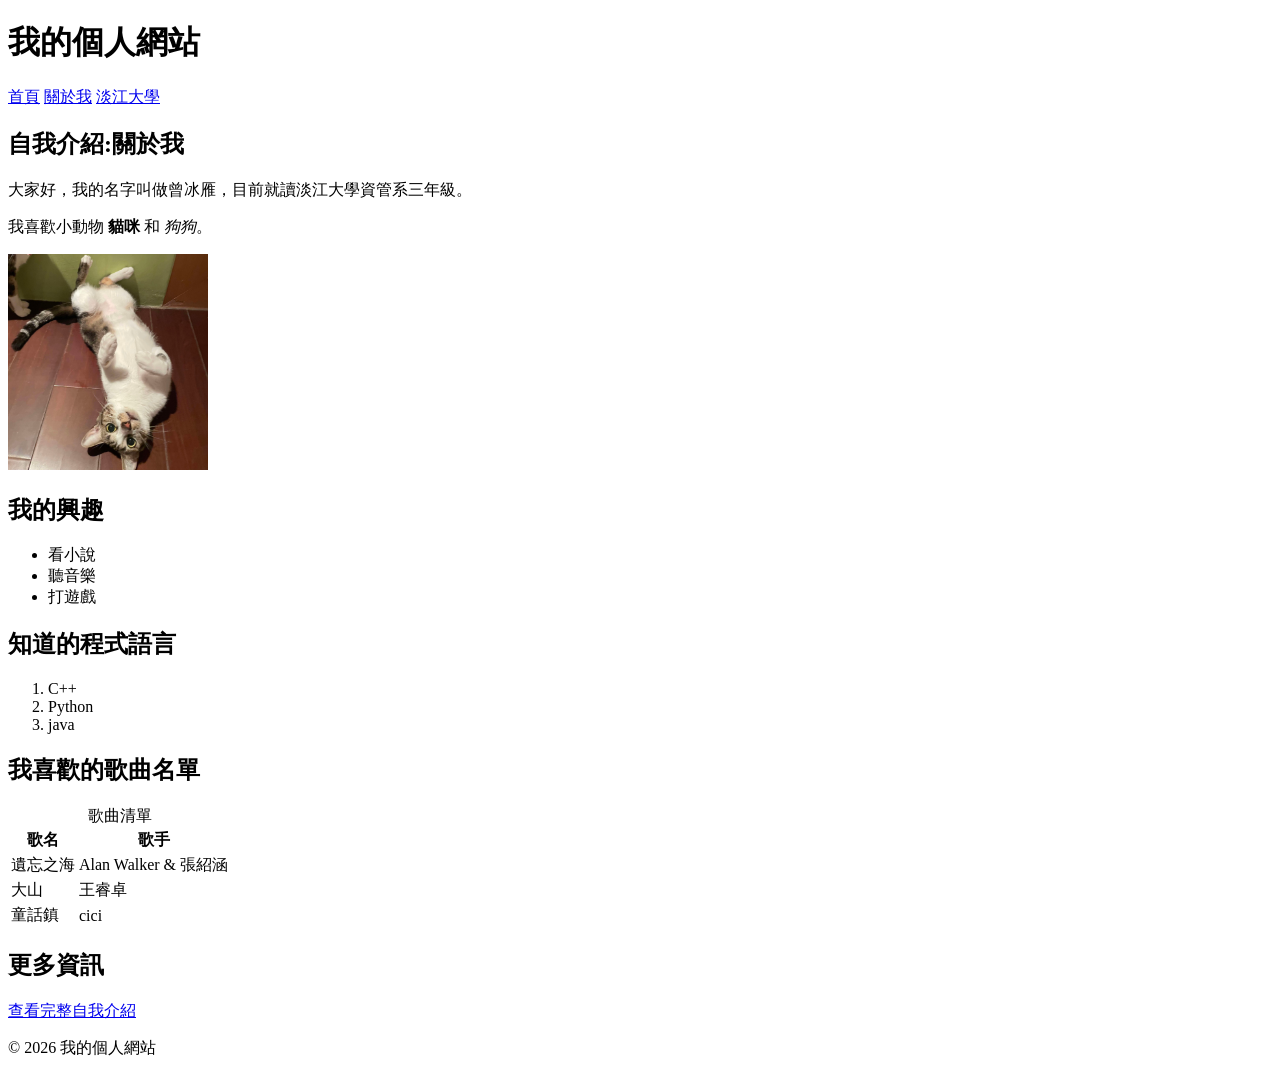
==== Week02/index.html @ b7f94b8b "Week03作業" ====
<!DOCTYPE html>
<html lang="zh-Hant">

<head>
  <!-- 設定文字編碼，避免中文顯示亂碼 -->
  <meta charset="UTF-8">

  <!-- 讓網頁能適應手機與不同螢幕尺寸 -->
  <meta name="viewport" content="width=device-width, initial-scale=1.0">

  <!-- 設定瀏覽器分頁標題 -->
  <title>曾冰雁的個人網站</title>
</head>

<body>
  <!-- header：網頁的頁首區域 -->
  <header>
    <!-- h1：網頁最主要的標題 -->
    <h1>我的個人網站</h1>

    <!-- nav：放置網頁導覽連結 -->
    <nav>
      <!-- 連結到目前的首頁 -->
      <a href="index.html">首頁</a>

      <!-- 連結到同一個資料夾中的 about.html -->
      <a href="about.html">關於我</a>

      <!-- 連結到外部網站 -->
      <!-- target="_blank" 代表在新分頁開啟 -->
      <a
        href="https://www.tku.edu.tw/"
        target="_blank"
        rel="noreferrer"
      >
        淡江大學
      </a>
    </nav>
  </header>

  <!-- main：網頁的主要內容 -->
  <main>

    <!-- section：自我介紹區域 -->
    <section>
      <h2>自我介紹:關於我</h2>

      <!-- p：建立段落 -->
      <p>
        大家好，我的名字叫做曾冰雁，目前就讀淡江大學資管系三年級。
      </p>

      <!-- strong：表示重要或需要強調的文字 -->
      <!-- em：表示語氣上的強調文字 -->
      <p>
        我喜歡小動物
        <strong>貓咪</strong>
        和
        <em>狗狗</em>。
      </p>
    </section>

      <!-- 插入圖片 -->
      <!-- src：圖片檔案的位置 -->
      <!-- alt：圖片無法顯示時的替代文字 -->
      <!-- width：設定圖片寬度 -->
      <img
        src="images/cat.jpg"
        alt="我的貓貓照片"
        width="200"
      >

    <!-- section：興趣清單區域 -->
    <section>
      <h2>我的興趣</h2>

      <!-- ul：建立無序清單 -->
      <ul>
        <!-- li：清單中的一個項目 -->
        <li>看小說</li>
        <li>聽音樂</li>
        <li>打遊戲</li>
      </ul>
    </section>

    <!-- section：學習步驟區域 -->
    <section>
      <h2>知道的程式語言</h2>

      <!-- ol：建立有順序的清單 -->
      <ol>
        <li>C++</li>
        <li>Python</li>
        <li>java</li>
      </ol>
    </section>

    <!-- section：課程表格區域 -->
    <section>
      <h2>我喜歡的歌曲名單</h2>

      <!-- table：建立表格 -->
      <table>
        <!-- caption：設定表格標題 -->
        <caption>歌曲清單</caption>

        <!-- thead：表格的標題區域 -->
        <thead>
          <tr>
            <!-- th：表格標題欄位 -->
            <th scope="col">歌名</th>
            <th scope="col">歌手</th>
          </tr>
        </thead>

        <!-- tbody：表格的資料內容區域 -->
        <tbody>
          <!-- tr：建立一列表格資料 -->
          <tr>
            <!-- td：一般資料欄位 -->
            <td>遺忘之海</td>
            <td>Alan Walker & 張紹涵</td>
          </tr>

          <tr>
            <td>大山</td>
            <td>王睿卓</td>
          </tr>

          <tr>
            <td>童話鎮</td>
            <td>cici</td>
          </tr>
        </tbody>
      </table>
    </section>

    <!-- div：一般區塊容器，本身沒有特殊語意 -->
    <div>
      <h2>更多資訊</h2>

      <!-- 插入連結到 about.html -->
      <p>
        <a href="about.html">查看完整自我介紹</a>
      </p>
    </div>
  </main>

  <!-- footer：網頁的頁尾區域 -->
  <footer>
    <p>© 2026 我的個人網站</p>
  </footer>
</body>

</html>
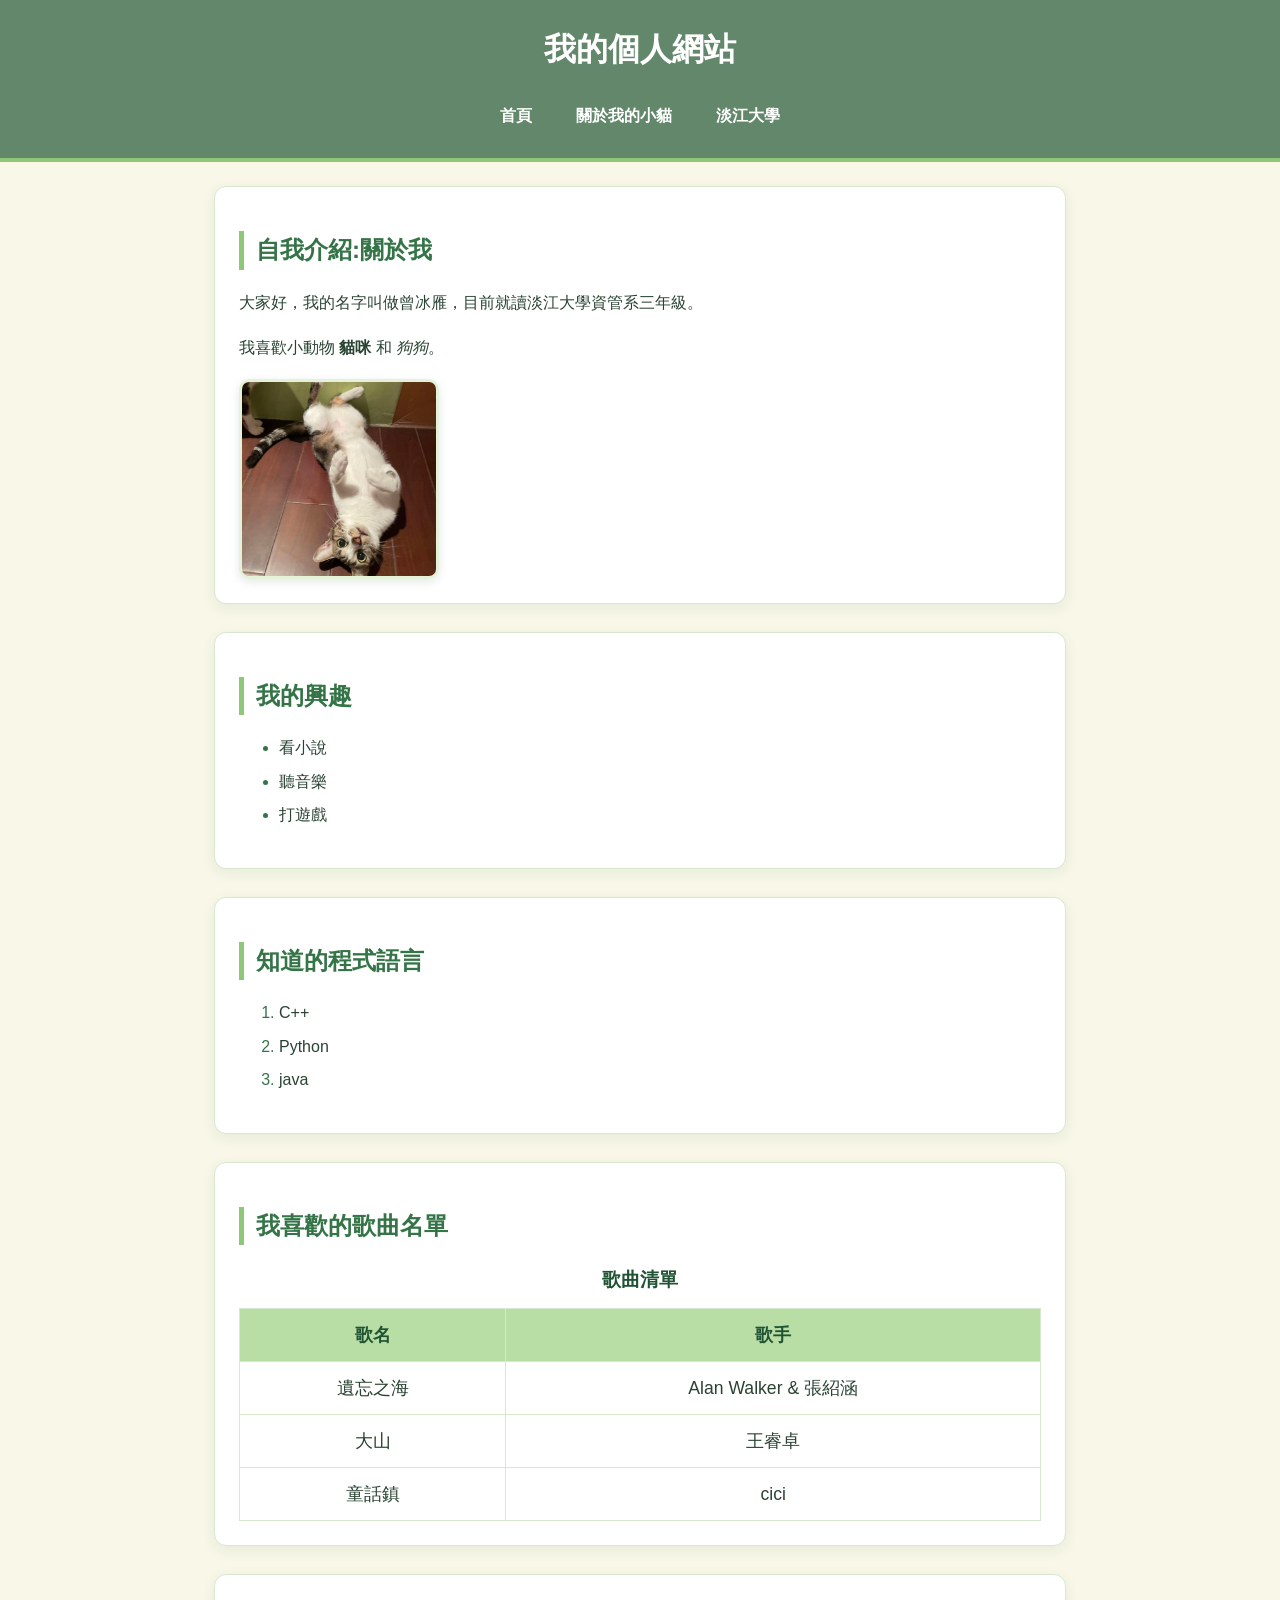
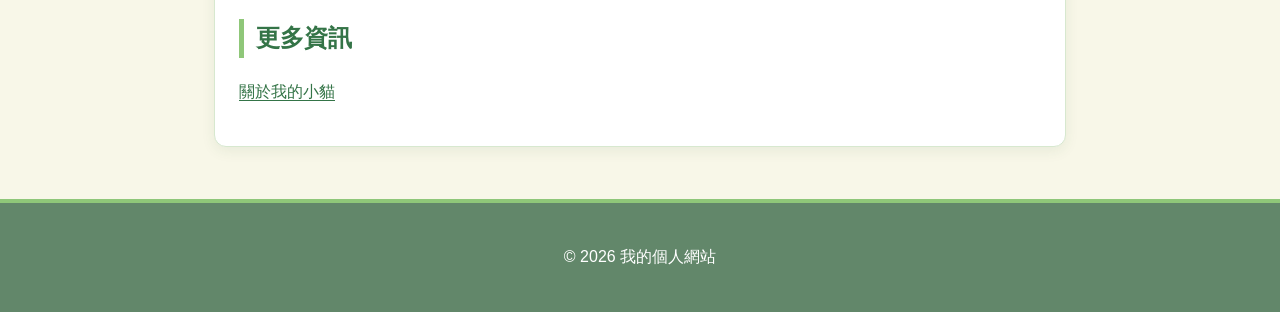
==== commit 966fcb3e: "Add CSS styles and responsive layout A" ====
--- a/Week02/index.html
+++ b/Week02/index.html
@@ -10,6 +10,8 @@
 
   <!-- 設定瀏覽器分頁標題 -->
   <title>曾冰雁的個人網站</title>
+
+  <link rel="stylesheet" href="style.css">
 </head>
 
 <body>
@@ -24,7 +26,7 @@
       <a href="index.html">首頁</a>
 
       <!-- 連結到同一個資料夾中的 about.html -->
-      <a href="about.html">關於我</a>
+      <a href="about.html">關於我的小貓</a>
 
       <!-- 連結到外部網站 -->
       <!-- target="_blank" 代表在新分頁開啟 -->
@@ -58,8 +60,7 @@
         和
         <em>狗狗</em>。
       </p>
-    </section>
-
+      <div class="card">
       <!-- 插入圖片 -->
       <!-- src：圖片檔案的位置 -->
       <!-- alt：圖片無法顯示時的替代文字 -->
@@ -69,6 +70,8 @@
         alt="我的貓貓照片"
         width="200"
       >
+      </div>
+    </section>
 
     <!-- section：興趣清單區域 -->
     <section>
@@ -98,7 +101,7 @@
     <!-- section：課程表格區域 -->
     <section>
       <h2>我喜歡的歌曲名單</h2>
-
+    <div class="table-wrapper">
       <!-- table：建立表格 -->
       <table>
         <!-- caption：設定表格標題 -->
@@ -133,15 +136,16 @@
           </tr>
         </tbody>
       </table>
+    </div>
     </section>
 
     <!-- div：一般區塊容器，本身沒有特殊語意 -->
     <div>
       <h2>更多資訊</h2>
 
-      <!-- 插入連結到 about.html -->
+      <!-- 連結到 about.html -->
       <p>
-        <a href="about.html">查看完整自我介紹</a>
+        <a href="about.html">關於我的小貓</a>
       </p>
     </div>
   </main>
--- a/Week02/style.css
+++ b/Week02/style.css
@@ -0,0 +1,207 @@
+* {
+  box-sizing: border-box;
+}
+
+/* 設定整個網頁的基本文字與背景 */
+body {
+  font-family: Arial, sans-serif;
+  background-color: #F8F7E8;
+  color: #294332;
+  line-height: 1.6;
+  margin: 0;
+}
+
+/* 設定頁首與頁尾 */
+header,
+footer {
+  background-color: #62876A;
+  color: #FFFFFF;
+  padding: 24px;
+  text-align: center;
+}
+
+header {
+  border-bottom: 4px solid #8FC779;
+}
+
+header h1 {
+  color: #FFFFFF;
+}
+
+footer {
+  border-top: 4px solid #8FC779;
+}
+
+footer p {
+  color: #FFFFFF;
+}
+
+/* 設定導覽列 */
+nav {
+  display: flex;
+  justify-content: center;
+  align-items: center;
+  flex-wrap: wrap;
+  gap: 12px 24px;
+}
+
+/* 設定導覽列中的連結 */
+nav a {
+  color: #FFFFFF;
+  text-decoration: none;
+  font-weight: bold;
+  padding: 6px 10px;
+  border-radius: 6px;
+  transition: background-color 0.2s ease, color 0.2s ease;
+}
+
+/* 滑鼠移到連結上時加上底線 */
+nav a:hover {
+  background-color: #B8DDA5;
+  color: #205333;
+  text-decoration: underline;
+}
+
+/* 設定主要內容區域 */
+main {
+  width: 90%;
+  max-width: 900px;
+  margin: 0 auto;
+  padding: 24px;
+}
+
+/* 設定每個內容區塊 */
+section,
+main > div {
+  margin-bottom: 28px;
+  padding: 24px;
+  background-color: #FFFFFF;
+  border: 1px solid #D7E8CF;
+  border-radius: 12px;
+  box-shadow: 0 4px 14px rgba(32, 83, 51, 0.08);
+}
+
+/* 設定標題 */
+h1 {
+  margin-top: 0;
+  color: #205333;
+}
+
+h2 {
+  color: #347447;
+  border-left: 5px solid #8FC779;   /* 標題前| */
+  padding-left: 12px;
+}
+
+/* 設定段落 */
+p {
+  line-height: 1.8;
+}
+
+/* 設定一般連結 */
+a {
+  color: #347447;
+  text-underline-offset: 3px;
+}
+
+a:hover {
+  color: #205333;
+}
+
+/* 設定圖片 */
+img {
+  display: block;
+  width: 200px;
+  height: 200px;
+  object-fit: cover;
+  border-radius: 10px;
+  border: 3px solid #E5F2D9;
+  box-shadow: 0 3px 10px rgba(32, 83, 51, 0.12);
+}
+
+/*設定表格外觀*/
+table {
+  width: 100%;
+  border-collapse: collapse;
+  background-color: #FFFFFF;
+  margin-top: 10px;
+  border: 1px solid #D7E8CF;
+}
+
+caption {
+  font-size: 1.2rem;       /* 放大表格小標題的字 */
+  font-weight: bold;       /* 讓標題變粗，更有質感 */
+  margin-bottom: 12px;     /* 確保標題與表格上方的間距 */
+  color: #205333;
+}
+
+th,
+td {
+  border: 1px solid #D7E8CF;
+  padding: 12px;
+  font-size: 1.1rem;
+  text-align: center;
+  vertical-align: middle;
+}
+
+th {
+  background-color: #B8DDA5;
+  color: #205333;
+}
+
+tbody tr:hover {
+  background-color: #E5F2D9;
+}
+
+/* 設定清單項目間距 */
+li {
+  margin-bottom: 8px;
+}
+
+li::marker {
+  color: #347447;
+}
+
+/* 小於 600px 時套用手機版樣式 */
+@media (max-width: 600px) {
+  header,
+  footer {
+    padding: 16px;
+  }
+
+  main {
+    width: 100%;
+    padding: 16px;
+  }
+
+  section,
+  main > div {
+    padding: 18px;
+    margin-bottom: 20px;
+  }
+
+  /* .course-list {
+    flex-direction: column;
+  } */
+
+  .table-wrapper{
+    width: 100%;
+    overflow-x:auto;
+  }
+
+  nav {
+    gap: 6px 10px;
+  }
+
+  nav a {
+    display: block;
+    margin: 4px;
+  }
+
+  th,
+  td {
+    padding: 8px 6px;
+    font-size: 0.95rem;
+    overflow-wrap: anywhere;
+  }
+}
